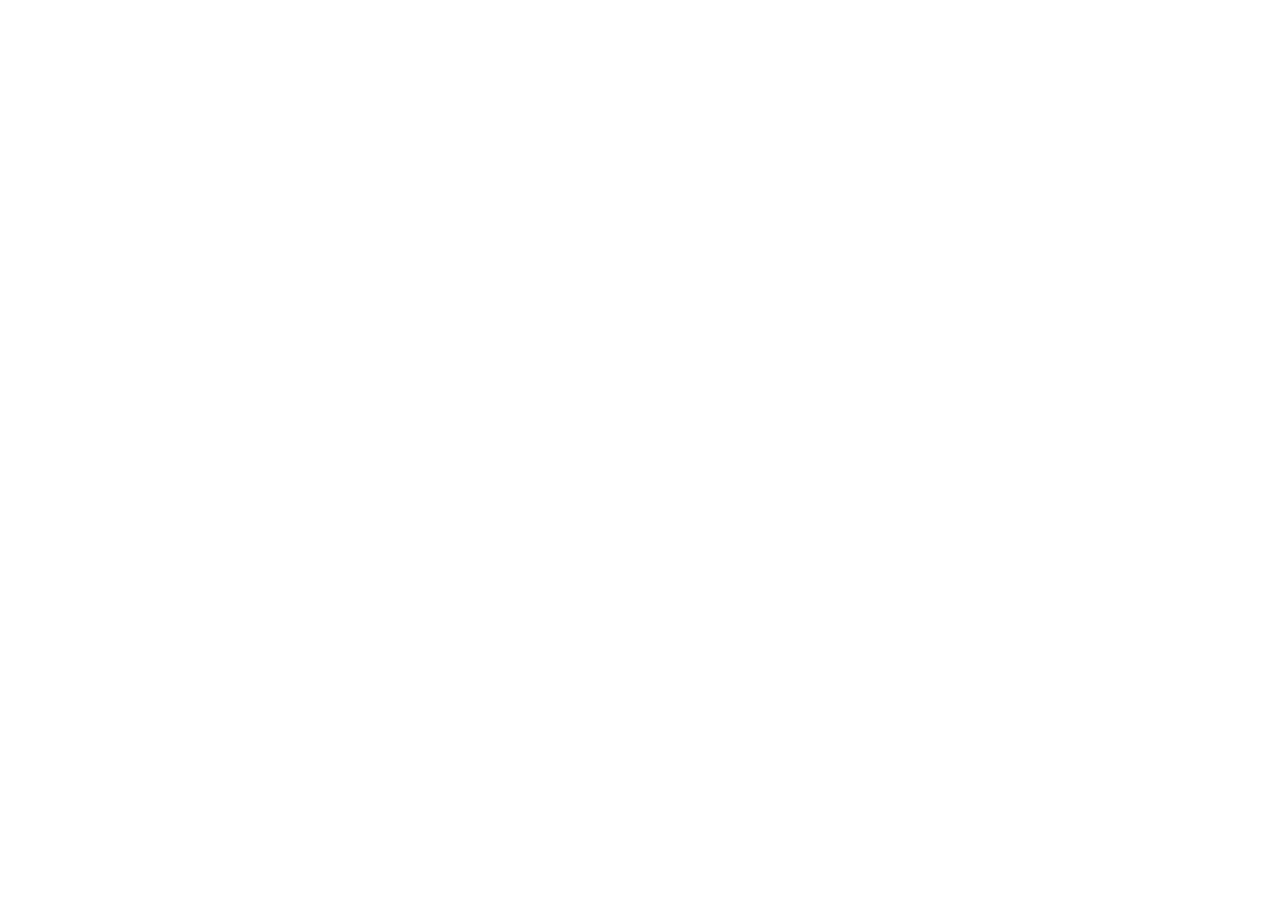
==== index.html @ 6a784dee "Update index.html" ====
<!DOCTYPE html>
<html>
<head>
  <title>Plutomars Racing</title>
  <style>
    body { margin:0; overflow:hidden; }
  </style>
</head>
<body>

<script src="https://cdn.jsdelivr.net/npm/three@0.158.0/build/three.min.js"></script>
<script src="https://cdn.jsdelivr.net/npm/three@0.158.0/examples/js/loaders/GLTFLoader.js"></script>

<script src="game.js"></script>

</body>
</html>
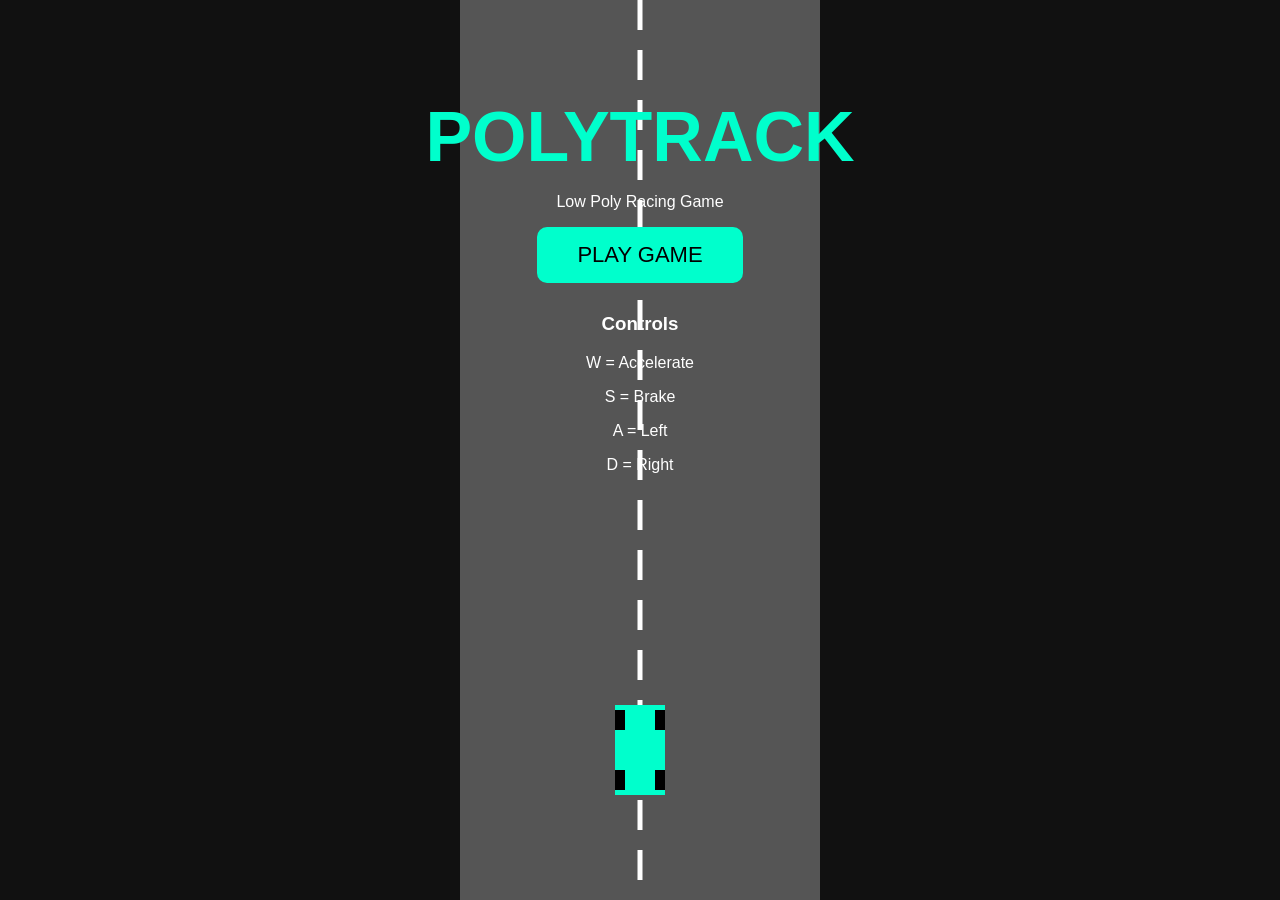
==== commit 1c6495aa: "Add files via upload" ====
--- a/index.html
+++ b/index.html
@@ -1,15 +1,29 @@
 <!DOCTYPE html>
-<html>
+<html lang="en">
 <head>
-  <title>Plutomars Racing</title>
-  <style>
-    body { margin:0; overflow:hidden; }
-  </style>
+  <meta charset="UTF-8">
+  <meta name="viewport" content="width=device-width, initial-scale=1.0">
+  <title>PolyTrack Racing</title>
+  <link rel="stylesheet" href="style.css">
 </head>
 <body>
 
-<script src="https://cdn.jsdelivr.net/npm/three@0.158.0/build/three.min.js"></script>
-<script src="https://cdn.jsdelivr.net/npm/three@0.158.0/examples/js/loaders/GLTFLoader.js"></script>
+<div id="menu">
+  <h1>POLYTRACK</h1>
+  <p>Low Poly Racing Game</p>
+
+  <button id="playBtn">PLAY GAME</button>
+
+  <div class="controls">
+    <h3>Controls</h3>
+    <p>W = Accelerate</p>
+    <p>S = Brake</p>
+    <p>A = Left</p>
+    <p>D = Right</p>
+  </div>
+</div>
+
+<canvas id="gameCanvas"></canvas>
 
 <script src="game.js"></script>
 
--- a/style.css
+++ b/style.css
@@ -0,0 +1,42 @@
+body {
+  margin: 0;
+  overflow: hidden;
+  background: #111;
+  color: white;
+  font-family: Arial, sans-serif;
+}
+
+#menu {
+  position: absolute;
+  z-index: 10;
+  width: 100%;
+  text-align: center;
+  top: 50px;
+}
+
+h1 {
+  font-size: 70px;
+  color: #00ffcc;
+  margin-bottom: 10px;
+}
+
+button {
+  padding: 15px 40px;
+  font-size: 22px;
+  border: none;
+  border-radius: 10px;
+  background: #00ffcc;
+  cursor: pointer;
+}
+
+button:hover {
+  background: #00ccaa;
+}
+
+.controls {
+  margin-top: 30px;
+}
+
+canvas {
+  display: block;
+}
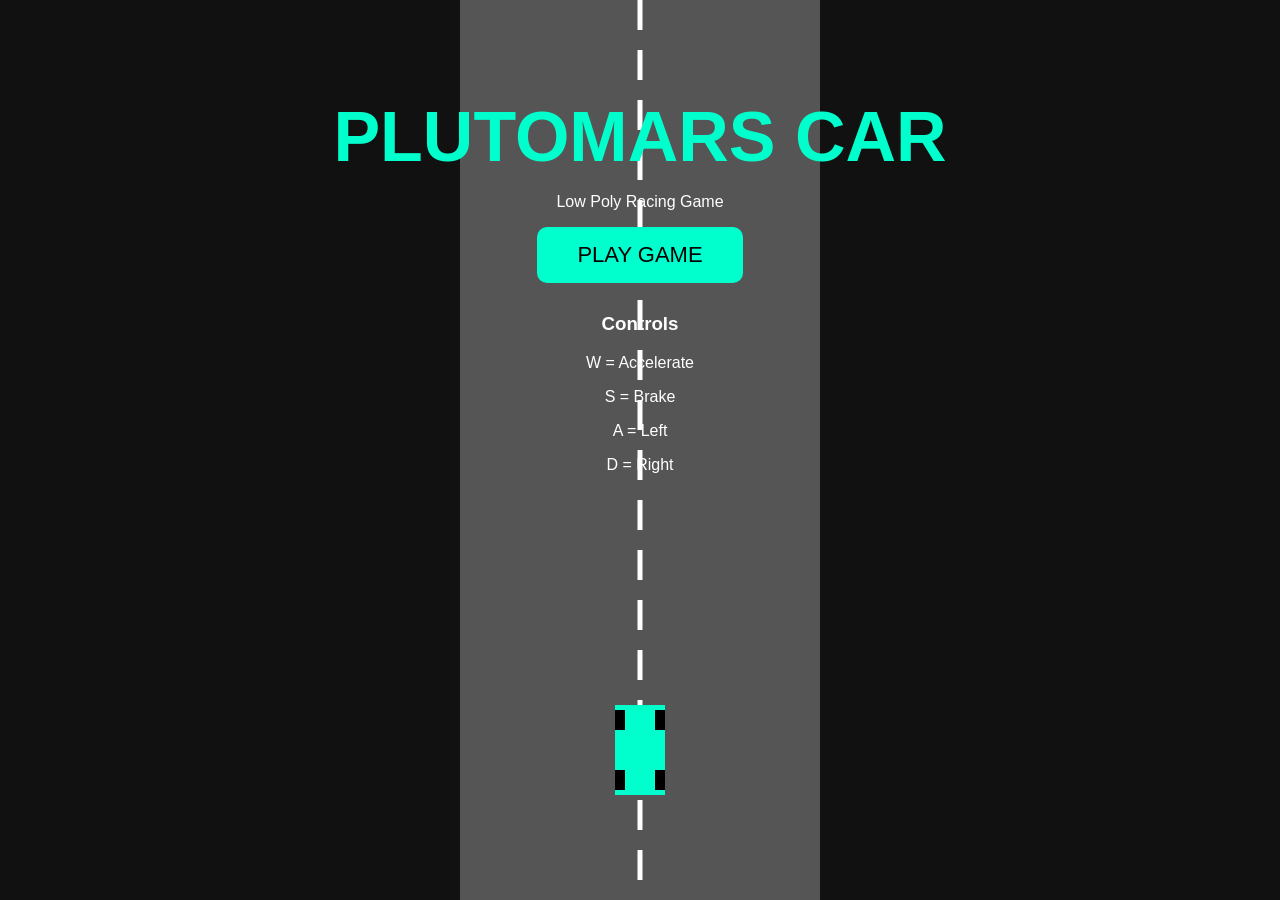
==== commit 50477810: "Update index.html" ====
--- a/index.html
+++ b/index.html
@@ -3,13 +3,13 @@
 <head>
   <meta charset="UTF-8">
   <meta name="viewport" content="width=device-width, initial-scale=1.0">
-  <title>PolyTrack Racing</title>
+  <title>PLUTOMARS Racing</title>
   <link rel="stylesheet" href="style.css">
 </head>
 <body>
 
 <div id="menu">
-  <h1>POLYTRACK</h1>
+  <h1>PLUTOMARS CAR</h1>
   <p>Low Poly Racing Game</p>
 
   <button id="playBtn">PLAY GAME</button>
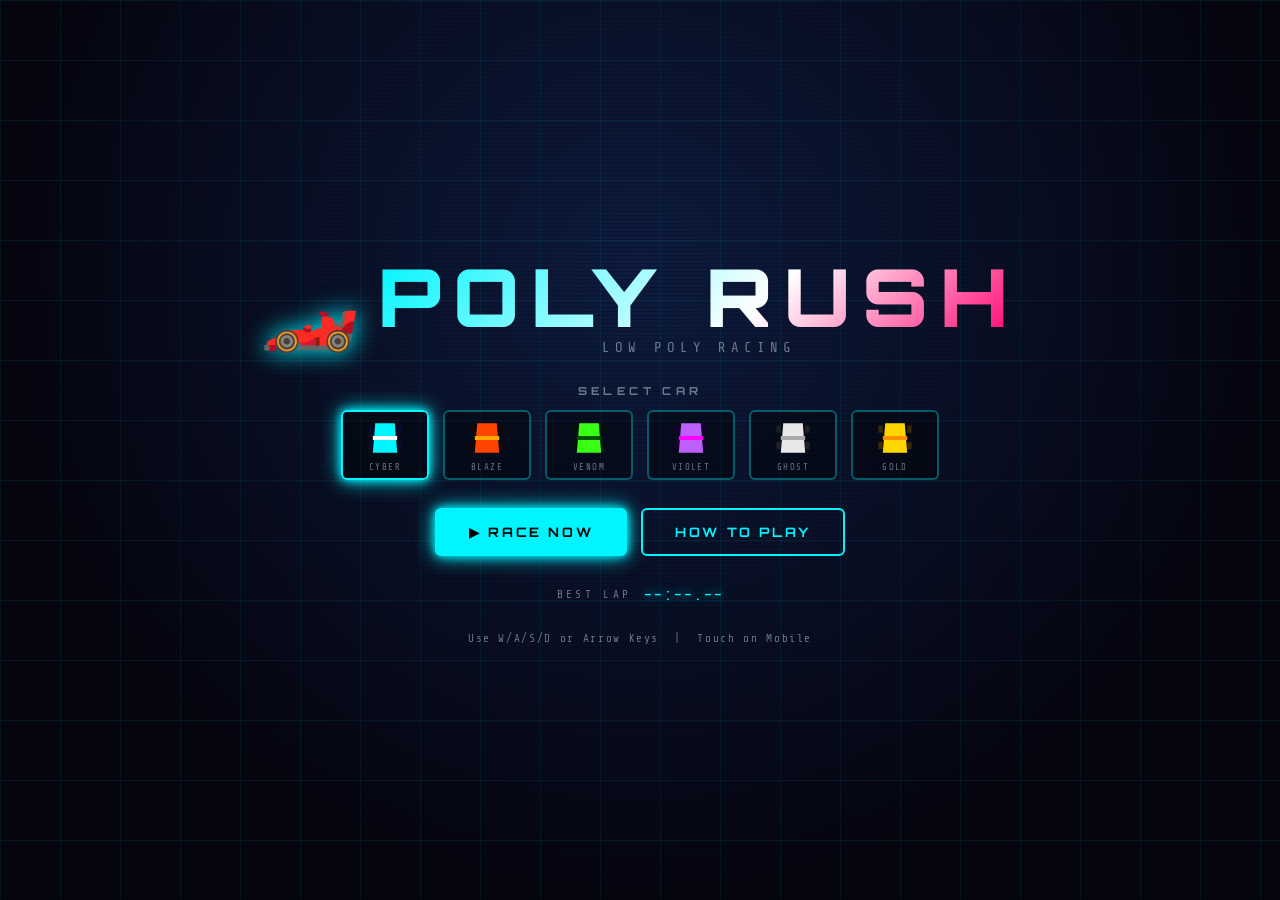
==== commit 3f62ace4: "Add files via upload" ====
--- a/index.html
+++ b/index.html
@@ -1,31 +1,205 @@
 <!DOCTYPE html>
 <html lang="en">
 <head>
-  <meta charset="UTF-8">
-  <meta name="viewport" content="width=device-width, initial-scale=1.0">
-  <title>PLUTOMARS Racing</title>
-  <link rel="stylesheet" href="style.css">
+  <meta charset="UTF-8" />
+  <meta name="viewport" content="width=device-width, initial-scale=1.0, user-scalable=no" />
+  <title>POLY RUSH</title>
+  <link rel="stylesheet" href="style.css" />
+
+  <!-- ═══════════════════════════════════════════
+       CUSTOMIZATION SECTION — change these values
+       ═══════════════════════════════════════════ -->
+  <script>
+    window.GAME_CONFIG = {
+      // ── Branding ──────────────────────────────
+      TITLE:          "POLY RUSH",
+      SUBTITLE:       "LOW POLY RACING",
+      LOGO_EMOJI:     "🏎️",
+
+      // ── Colors (CSS hex) ──────────────────────
+      COLOR_PRIMARY:  "#00f5ff",   // neon cyan
+      COLOR_ACCENT:   "#ff006e",   // neon pink
+      COLOR_ROAD:     "#1a1a2e",
+      COLOR_SKY_DAY:  "#87ceeb",
+      COLOR_SKY_NIGHT:"#0a0a1a",
+      COLOR_GRASS_DAY:"#2d5a1b",
+      COLOR_GRASS_NIGHT:"#0d1f0a",
+
+      // ── Car physics ───────────────────────────
+      MAX_SPEED:       18,         // units/frame (×0.1 = km/h display factor)
+      ACCELERATION:    0.35,
+      BRAKING:         0.55,
+      DRIFT_FACTOR:    0.88,       // 0 = full drift, 1 = grippy
+      BOOST_MULTIPLIER:1.8,
+      BOOST_DURATION:  120,        // frames
+
+      // ── World ─────────────────────────────────
+      ROAD_WIDTH:      320,        // px
+      SEGMENT_LENGTH:  200,        // px depth per segment
+      VISIBLE_SEGMENTS:150,
+      COIN_VALUE:      10,
+      OBSTACLE_FREQ:   0.08,       // 0–1 probability per segment
+      AI_CARS:         4,
+
+      // ── Lap ───────────────────────────────────
+      LAP_SEGMENTS:    300,        // segments per lap
+    };
+  </script>
 </head>
 <body>
 
-<div id="menu">
-  <h1>PLUTOMARS CAR</h1>
-  <p>Low Poly Racing Game</p>
-
-  <button id="playBtn">PLAY GAME</button>
-
-  <div class="controls">
-    <h3>Controls</h3>
-    <p>W = Accelerate</p>
-    <p>S = Brake</p>
-    <p>A = Left</p>
-    <p>D = Right</p>
-  </div>
-</div>
-
-<canvas id="gameCanvas"></canvas>
+<!-- ════════════════════════════
+     MAIN MENU
+════════════════════════════ -->
+<div id="menu-screen" class="screen active">
+  <div class="menu-bg"></div>
+  <div class="scanlines"></div>
+
+  <header class="menu-header">
+    <div class="logo-wrap">
+      <span class="logo-emoji" id="logo-emoji">🏎️</span>
+      <div>
+        <h1 class="game-title" id="game-title">POLY RUSH</h1>
+        <p class="game-subtitle" id="game-subtitle">LOW POLY RACING</p>
+      </div>
+    </div>
+  </header>
+
+  <!-- Car skin selector -->
+  <section class="skin-selector">
+    <h2 class="section-label">SELECT CAR</h2>
+    <div class="skin-grid" id="skin-grid">
+      <!-- Injected by JS -->
+    </div>
+  </section>
+
+  <div class="menu-actions">
+    <button class="btn btn-primary" id="btn-play">▶ RACE NOW</button>
+    <button class="btn btn-ghost" id="btn-howto">HOW TO PLAY</button>
+  </div>
+
+  <div class="best-time-display">
+    <span class="label">BEST LAP</span>
+    <span class="value" id="best-time-display">--:--.--</span>
+  </div>
+
+  <footer class="menu-footer">
+    Use W/A/S/D or Arrow Keys &nbsp;|&nbsp; Touch on Mobile
+  </footer>
+</div>
+
+<!-- ════════════════════════════
+     HOW TO PLAY MODAL
+════════════════════════════ -->
+<div id="howto-modal" class="modal hidden">
+  <div class="modal-box">
+    <h2>HOW TO PLAY</h2>
+    <div class="controls-grid">
+      <div class="ctrl-row"><kbd>W</kbd><span>Accelerate</span></div>
+      <div class="ctrl-row"><kbd>S</kbd><span>Brake / Reverse</span></div>
+      <div class="ctrl-row"><kbd>A</kbd><span>Steer Left</span></div>
+      <div class="ctrl-row"><kbd>D</kbd><span>Steer Right</span></div>
+      <div class="ctrl-row"><kbd>SHIFT</kbd><span>Boost</span></div>
+      <div class="ctrl-row"><kbd>C</kbd><span>Camera Toggle</span></div>
+    </div>
+    <ul class="tip-list">
+      <li>🪙 Collect coins for score bonus</li>
+      <li>⚡ Hit boost pads for speed burst</li>
+      <li>🚧 Avoid obstacles or lose speed</li>
+      <li>🌙 Day/Night cycle every 2 laps</li>
+      <li>🏁 Complete 3 laps to finish</li>
+    </ul>
+    <button class="btn btn-primary" id="btn-close-howto">CLOSE</button>
+  </div>
+</div>
+
+<!-- ════════════════════════════
+     GAME SCREEN
+════════════════════════════ -->
+<div id="game-screen" class="screen hidden">
+
+  <!-- Canvas -->
+  <canvas id="game-canvas"></canvas>
+
+  <!-- HUD -->
+  <div id="hud">
+    <div class="hud-top">
+      <div class="hud-block" id="hud-lap">
+        <span class="hud-label">LAP</span>
+        <span class="hud-value" id="lap-display">1/3</span>
+      </div>
+      <div class="hud-block hud-center" id="hud-timer">
+        <span class="hud-label">TIME</span>
+        <span class="hud-value" id="timer-display">00:00.00</span>
+      </div>
+      <div class="hud-block" id="hud-coins">
+        <span class="hud-label">COINS</span>
+        <span class="hud-value" id="coin-display">0</span>
+      </div>
+    </div>
+
+    <!-- Speedometer -->
+    <div id="speedometer">
+      <canvas id="speedo-canvas" width="130" height="130"></canvas>
+      <div id="speed-value">0</div>
+      <div id="speed-unit">KM/H</div>
+    </div>
+
+    <!-- Boost bar -->
+    <div id="boost-bar-wrap">
+      <div class="hud-label">BOOST</div>
+      <div id="boost-bar-track">
+        <div id="boost-bar-fill"></div>
+      </div>
+    </div>
+
+    <!-- Mini-map -->
+    <canvas id="minimap-canvas" width="120" height="120"></canvas>
+  </div>
+
+  <!-- Pause / race-message overlay -->
+  <div id="race-overlay" class="hidden">
+    <div id="race-message"></div>
+    <button class="btn btn-primary" id="btn-resume">RESUME</button>
+    <button class="btn btn-ghost" id="btn-menu-from-game">MENU</button>
+  </div>
+
+  <!-- Finish screen -->
+  <div id="finish-screen" class="hidden">
+    <h2 class="finish-title">RACE COMPLETE!</h2>
+    <div class="finish-stats">
+      <div class="stat-row"><span>BEST LAP</span><span id="finish-best-lap">--</span></div>
+      <div class="stat-row"><span>TOTAL TIME</span><span id="finish-total">--</span></div>
+      <div class="stat-row"><span>COINS</span><span id="finish-coins">--</span></div>
+      <div class="stat-row"><span>SCORE</span><span id="finish-score">--</span></div>
+    </div>
+    <button class="btn btn-primary" id="btn-restart">🔄 RESTART</button>
+    <button class="btn btn-ghost" id="btn-back-menu">MENU</button>
+  </div>
+
+  <!-- Top-right pause button -->
+  <button id="btn-pause">⏸</button>
+</div>
+
+<!-- ════════════════════════════
+     MOBILE TOUCH CONTROLS
+════════════════════════════ -->
+<div id="touch-controls" class="hidden">
+  <div class="touch-left">
+    <button class="touch-btn" id="touch-left">◀</button>
+  </div>
+  <div class="touch-center">
+    <button class="touch-btn touch-up" id="touch-up">▲</button>
+    <button class="touch-btn touch-down" id="touch-down">▼</button>
+  </div>
+  <div class="touch-right">
+    <button class="touch-btn" id="touch-right">▶</button>
+  </div>
+  <div class="touch-extra">
+    <button class="touch-btn touch-boost" id="touch-boost">⚡</button>
+  </div>
+</div>
 
 <script src="game.js"></script>
-
 </body>
 </html>
--- a/style.css
+++ b/style.css
@@ -1,42 +1,534 @@
-body {
-  margin: 0;
+/* ═══════════════════════════════════════════════════════
+   POLY RUSH  —  style.css
+   Retro-futuristic neon aesthetic
+═══════════════════════════════════════════════════════ */
+
+/* ── Google Font ── */
+@import url('https://fonts.googleapis.com/css2?family=Orbitron:wght@400;700;900&family=Share+Tech+Mono&display=swap');
+
+/* ── CSS Variables (mirrors GAME_CONFIG colors) ── */
+:root {
+  --primary:   #00f5ff;
+  --accent:    #ff006e;
+  --surface:   rgba(10, 10, 30, 0.92);
+  --border:    rgba(0, 245, 255, 0.35);
+  --text:      #e0f7ff;
+  --dim:       rgba(224, 247, 255, 0.45);
+  --glow:      0 0 8px var(--primary), 0 0 20px var(--primary);
+  --glow-acc:  0 0 8px var(--accent),  0 0 20px var(--accent);
+  --font-main: 'Orbitron', sans-serif;
+  --font-mono: 'Share Tech Mono', monospace;
+  --radius:    6px;
+}
+
+/* ── Reset ── */
+*, *::before, *::after { box-sizing: border-box; margin: 0; padding: 0; }
+html, body {
+  width: 100%; height: 100%;
   overflow: hidden;
-  background: #111;
-  color: white;
-  font-family: Arial, sans-serif;
-}
-
-#menu {
+  background: #000;
+  font-family: var(--font-main);
+  color: var(--text);
+  -webkit-tap-highlight-color: transparent;
+  user-select: none;
+}
+
+/* ════════════════════════════════════════
+   SCREENS
+════════════════════════════════════════ */
+.screen {
+  position: fixed; inset: 0;
+  display: flex; flex-direction: column;
+  align-items: center; justify-content: center;
+}
+.screen.hidden  { display: none; }
+.screen.active  { display: flex; }
+
+/* ════════════════════════════════════════
+   MAIN MENU
+════════════════════════════════════════ */
+#menu-screen {
+  background: radial-gradient(ellipse at 50% 30%, #0d1b3e 0%, #050510 70%);
+  gap: 28px;
+  padding: 24px;
+  overflow: hidden;
+}
+
+/* animated grid background */
+.menu-bg {
+  position: absolute; inset: 0;
+  background-image:
+    linear-gradient(rgba(0,245,255,.07) 1px, transparent 1px),
+    linear-gradient(90deg, rgba(0,245,255,.07) 1px, transparent 1px);
+  background-size: 60px 60px;
+  animation: bgscroll 12s linear infinite;
+  pointer-events: none;
+}
+@keyframes bgscroll {
+  to { background-position: 0 60px; }
+}
+
+/* scanline overlay */
+.scanlines {
+  position: absolute; inset: 0;
+  background: repeating-linear-gradient(
+    to bottom,
+    transparent 0px,
+    transparent 3px,
+    rgba(0,0,0,.18) 3px,
+    rgba(0,0,0,.18) 4px
+  );
+  pointer-events: none;
+  z-index: 1;
+}
+
+/* ── Logo / Header ── */
+.menu-header { position: relative; z-index: 2; text-align: center; }
+.logo-wrap {
+  display: flex; align-items: center; gap: 18px;
+  justify-content: center;
+}
+.logo-emoji {
+  font-size: clamp(48px, 8vw, 80px);
+  animation: float 3s ease-in-out infinite;
+  filter: drop-shadow(0 0 12px var(--primary));
+}
+@keyframes float {
+  0%,100% { transform: translateY(0) rotate(-3deg); }
+  50%      { transform: translateY(-8px) rotate(3deg); }
+}
+.game-title {
+  font-size: clamp(36px, 7vw, 80px);
+  font-weight: 900;
+  letter-spacing: 0.15em;
+  background: linear-gradient(135deg, var(--primary), #fff 60%, var(--accent));
+  -webkit-background-clip: text;
+  -webkit-text-fill-color: transparent;
+  text-shadow: none;
+  line-height: 1;
+}
+.game-subtitle {
+  font-family: var(--font-mono);
+  font-size: clamp(10px, 2vw, 14px);
+  color: var(--dim);
+  letter-spacing: 0.35em;
+  margin-top: 4px;
+}
+
+/* ── Skin Selector ── */
+.skin-selector { position: relative; z-index: 2; text-align: center; width: 100%; max-width: 600px; }
+.section-label {
+  font-size: 11px;
+  letter-spacing: 0.4em;
+  color: var(--dim);
+  margin-bottom: 12px;
+}
+.skin-grid {
+  display: flex;
+  gap: 14px;
+  justify-content: center;
+  flex-wrap: wrap;
+}
+.skin-card {
+  width: 88px; height: 70px;
+  border: 2px solid var(--border);
+  border-radius: var(--radius);
+  display: flex; flex-direction: column;
+  align-items: center; justify-content: center;
+  cursor: pointer;
+  transition: border-color .2s, transform .15s, box-shadow .2s;
+  background: rgba(0,0,0,.4);
+  gap: 4px;
+}
+.skin-card:hover  { border-color: var(--primary); transform: translateY(-3px); }
+.skin-card.active { border-color: var(--primary); box-shadow: var(--glow); }
+.skin-canvas { border-radius: 3px; }
+.skin-name {
+  font-size: 9px;
+  letter-spacing: .15em;
+  color: var(--dim);
+  font-family: var(--font-mono);
+}
+
+/* ── Buttons ── */
+.menu-actions {
+  position: relative; z-index: 2;
+  display: flex; gap: 14px; flex-wrap: wrap; justify-content: center;
+}
+.btn {
+  font-family: var(--font-main);
+  font-size: 13px;
+  font-weight: 700;
+  letter-spacing: 0.2em;
+  padding: 14px 32px;
+  border: 2px solid var(--primary);
+  border-radius: var(--radius);
+  cursor: pointer;
+  transition: all .18s;
+  text-transform: uppercase;
+}
+.btn-primary {
+  background: var(--primary);
+  color: #000;
+  box-shadow: var(--glow);
+}
+.btn-primary:hover {
+  background: #fff;
+  border-color: #fff;
+  box-shadow: 0 0 20px #fff, 0 0 40px var(--primary);
+  transform: translateY(-2px);
+}
+.btn-ghost {
+  background: transparent;
+  color: var(--primary);
+}
+.btn-ghost:hover {
+  background: rgba(0,245,255,.1);
+  transform: translateY(-2px);
+}
+
+/* ── Best time ── */
+.best-time-display {
+  position: relative; z-index: 2;
+  display: flex; gap: 12px; align-items: center;
+  font-family: var(--font-mono);
+}
+.best-time-display .label { color: var(--dim); font-size: 11px; letter-spacing: .3em; }
+.best-time-display .value { color: var(--primary); font-size: 18px; text-shadow: var(--glow); }
+
+.menu-footer {
+  position: relative; z-index: 2;
+  font-family: var(--font-mono);
+  font-size: 11px;
+  color: var(--dim);
+  letter-spacing: .15em;
+}
+
+/* ════════════════════════════════════════
+   MODAL
+════════════════════════════════════════ */
+.modal {
+  position: fixed; inset: 0;
+  background: rgba(0,0,0,.75);
+  backdrop-filter: blur(6px);
+  display: flex; align-items: center; justify-content: center;
+  z-index: 100;
+}
+.modal.hidden { display: none; }
+.modal-box {
+  background: var(--surface);
+  border: 2px solid var(--border);
+  border-radius: 12px;
+  padding: 36px;
+  max-width: 420px;
+  width: 90%;
+  box-shadow: var(--glow);
+  display: flex; flex-direction: column; gap: 20px;
+}
+.modal-box h2 {
+  text-align: center;
+  font-size: 20px;
+  letter-spacing: .25em;
+  color: var(--primary);
+  text-shadow: var(--glow);
+}
+.controls-grid { display: flex; flex-direction: column; gap: 8px; }
+.ctrl-row {
+  display: flex; align-items: center; gap: 12px;
+  font-family: var(--font-mono);
+  font-size: 13px;
+}
+kbd {
+  display: inline-flex; align-items: center; justify-content: center;
+  min-width: 48px; height: 28px;
+  padding: 0 8px;
+  background: rgba(0,245,255,.12);
+  border: 1px solid var(--border);
+  border-radius: 4px;
+  font-family: var(--font-mono);
+  font-size: 11px;
+  color: var(--primary);
+}
+.tip-list {
+  list-style: none;
+  display: flex; flex-direction: column; gap: 6px;
+  font-family: var(--font-mono);
+  font-size: 12px;
+  color: var(--dim);
+}
+
+/* ════════════════════════════════════════
+   GAME SCREEN
+════════════════════════════════════════ */
+#game-screen { background: #000; }
+#game-canvas  { position: absolute; inset: 0; width: 100%; height: 100%; display: block; }
+
+/* ── HUD ── */
+#hud {
+  position: absolute; inset: 0;
+  pointer-events: none;
+  z-index: 10;
+}
+.hud-top {
+  position: absolute; top: 0; left: 0; right: 0;
+  display: flex; align-items: flex-start; justify-content: space-between;
+  padding: 14px 18px;
+  gap: 10px;
+}
+.hud-block {
+  background: var(--surface);
+  border: 1px solid var(--border);
+  border-radius: var(--radius);
+  padding: 8px 18px;
+  display: flex; flex-direction: column; align-items: center;
+  min-width: 90px;
+  backdrop-filter: blur(8px);
+}
+.hud-center { min-width: 140px; }
+.hud-label {
+  font-size: 9px;
+  letter-spacing: .35em;
+  color: var(--dim);
+  font-family: var(--font-mono);
+}
+.hud-value {
+  font-size: 22px;
+  font-weight: 700;
+  color: var(--primary);
+  text-shadow: var(--glow);
+  font-family: var(--font-mono);
+  line-height: 1.1;
+}
+
+/* ── Speedometer ── */
+#speedometer {
   position: absolute;
-  z-index: 10;
+  bottom: 20px; right: 20px;
+  width: 130px; height: 130px;
+  display: flex; align-items: center; justify-content: center;
+}
+#speedo-canvas { position: absolute; inset: 0; }
+#speed-value {
+  position: relative;
+  font-size: 28px;
+  font-weight: 900;
+  color: var(--primary);
+  text-shadow: var(--glow);
+  font-family: var(--font-mono);
+  line-height: 1;
+  margin-top: 8px;
+}
+#speed-unit {
+  position: absolute;
+  bottom: 24px;
+  font-size: 9px;
+  letter-spacing: .3em;
+  color: var(--dim);
+  font-family: var(--font-mono);
+}
+
+/* ── Boost bar ── */
+#boost-bar-wrap {
+  position: absolute;
+  bottom: 28px; right: 162px;
+  width: 22px; height: 110px;
+  display: flex; flex-direction: column; align-items: center; gap: 6px;
+}
+#boost-bar-wrap .hud-label { writing-mode: vertical-lr; letter-spacing: .2em; font-size: 8px; }
+#boost-bar-track {
+  flex: 1; width: 100%;
+  background: rgba(255,255,255,.1);
+  border: 1px solid var(--border);
+  border-radius: 4px;
+  overflow: hidden;
+  display: flex; align-items: flex-end;
+}
+#boost-bar-fill {
   width: 100%;
-  text-align: center;
-  top: 50px;
-}
-
-h1 {
-  font-size: 70px;
-  color: #00ffcc;
-  margin-bottom: 10px;
-}
-
-button {
-  padding: 15px 40px;
+  height: 100%;
+  background: linear-gradient(to top, var(--accent), var(--primary));
+  box-shadow: var(--glow-acc);
+  transition: height .08s;
+  transform-origin: bottom;
+}
+
+/* ── Mini-map ── */
+#minimap-canvas {
+  position: absolute;
+  bottom: 20px; left: 20px;
+  border: 1px solid var(--border);
+  border-radius: 50%;
+  background: rgba(0,0,0,.6);
+  backdrop-filter: blur(4px);
+}
+
+/* ── Pause button ── */
+#btn-pause {
+  position: absolute;
+  top: 14px; right: 14px;
+  background: var(--surface);
+  border: 1px solid var(--border);
+  color: var(--primary);
+  font-size: 20px;
+  width: 42px; height: 42px;
+  border-radius: 50%;
+  cursor: pointer;
+  z-index: 20;
+  display: flex; align-items: center; justify-content: center;
+  transition: box-shadow .15s;
+}
+#btn-pause:hover { box-shadow: var(--glow); }
+
+/* ── Race overlay (pause) ── */
+#race-overlay, #finish-screen {
+  position: absolute; inset: 0;
+  display: flex; flex-direction: column;
+  align-items: center; justify-content: center;
+  gap: 18px;
+  background: rgba(0,0,0,.7);
+  backdrop-filter: blur(10px);
+  z-index: 30;
+}
+#race-overlay.hidden, #finish-screen.hidden { display: none; }
+#race-message {
+  font-size: clamp(28px, 5vw, 52px);
+  font-weight: 900;
+  letter-spacing: .2em;
+  color: var(--primary);
+  text-shadow: var(--glow);
+  animation: pulse 1.2s ease-in-out infinite;
+}
+@keyframes pulse {
+  0%,100% { opacity: 1; }
+  50%      { opacity: .6; }
+}
+
+/* ── Finish screen ── */
+.finish-title {
+  font-size: clamp(28px, 5vw, 52px);
+  font-weight: 900;
+  letter-spacing: .2em;
+  background: linear-gradient(135deg, var(--primary), var(--accent));
+  -webkit-background-clip: text;
+  -webkit-text-fill-color: transparent;
+}
+.finish-stats {
+  background: var(--surface);
+  border: 1px solid var(--border);
+  border-radius: var(--radius);
+  padding: 20px 36px;
+  display: flex; flex-direction: column; gap: 10px;
+  min-width: 280px;
+}
+.stat-row {
+  display: flex; justify-content: space-between; gap: 20px;
+  font-family: var(--font-mono);
+  font-size: 14px;
+}
+.stat-row span:first-child { color: var(--dim); }
+.stat-row span:last-child  { color: var(--primary); text-shadow: var(--glow); }
+
+/* ════════════════════════════════════════
+   TOUCH CONTROLS
+════════════════════════════════════════ */
+#touch-controls {
+  position: fixed;
+  bottom: 0; left: 0; right: 0;
+  height: 160px;
+  display: flex;
+  align-items: center;
+  justify-content: space-between;
+  padding: 0 16px 16px;
+  pointer-events: none;
+  z-index: 50;
+}
+#touch-controls.hidden { display: none; }
+.touch-left, .touch-right, .touch-center, .touch-extra {
+  display: flex;
+  align-items: center;
+  justify-content: center;
+  pointer-events: all;
+}
+.touch-center { flex-direction: column; gap: 6px; }
+.touch-btn {
+  width: 64px; height: 64px;
+  border-radius: 50%;
+  border: 2px solid var(--border);
+  background: rgba(0,0,0,.55);
+  color: var(--primary);
   font-size: 22px;
-  border: none;
-  border-radius: 10px;
-  background: #00ffcc;
+  display: flex; align-items: center; justify-content: center;
   cursor: pointer;
-}
-
-button:hover {
-  background: #00ccaa;
-}
-
-.controls {
-  margin-top: 30px;
-}
-
-canvas {
-  display: block;
-}
+  -webkit-tap-highlight-color: transparent;
+  backdrop-filter: blur(4px);
+  transition: background .1s, box-shadow .1s;
+  active: none;
+}
+.touch-btn:active { background: rgba(0,245,255,.25); box-shadow: var(--glow); }
+.touch-boost { border-color: var(--accent); color: var(--accent); font-size: 26px; }
+.touch-boost:active { background: rgba(255,0,110,.25); box-shadow: var(--glow-acc); }
+.touch-up, .touch-down { width: 56px; height: 56px; font-size: 18px; }
+
+/* ════════════════════════════════════════
+   UTILITY
+════════════════════════════════════════ */
+
+/* countdown flash */
+.countdown-flash {
+  position: fixed; inset: 0;
+  display: flex; align-items: center; justify-content: center;
+  font-size: 20vw;
+  font-weight: 900;
+  color: var(--primary);
+  text-shadow: var(--glow);
+  pointer-events: none;
+  animation: flashfade .8s ease-out forwards;
+  z-index: 200;
+}
+@keyframes flashfade {
+  0%   { opacity: 1; transform: scale(1.3); }
+  100% { opacity: 0; transform: scale(0.7); }
+}
+
+/* coin pickup pop */
+.coin-pop {
+  position: fixed;
+  font-family: var(--font-mono);
+  font-size: 18px;
+  color: #ffd700;
+  text-shadow: 0 0 8px #ffd700;
+  pointer-events: none;
+  animation: coinpop .7s ease-out forwards;
+  z-index: 150;
+}
+@keyframes coinpop {
+  0%   { opacity: 1; transform: translateY(0); }
+  100% { opacity: 0; transform: translateY(-40px); }
+}
+
+/* speed boost flash */
+.boost-flash {
+  position: fixed; inset: 0;
+  background: radial-gradient(ellipse at center, rgba(0,245,255,.18) 0%, transparent 70%);
+  pointer-events: none;
+  animation: boostfade .5s ease-out forwards;
+  z-index: 90;
+}
+@keyframes boostfade {
+  0%   { opacity: 1; }
+  100% { opacity: 0; }
+}
+
+/* ── Responsive ── */
+@media (max-width: 600px) {
+  .hud-value  { font-size: 16px; }
+  .hud-block  { padding: 6px 12px; min-width: 70px; }
+  #speedometer { width: 100px; height: 100px; bottom: 170px; }
+  #speedo-canvas { width: 100px; height: 100px; }
+  #speed-value   { font-size: 22px; }
+  #minimap-canvas { bottom: 170px; width: 90px; height: 90px; }
+  #boost-bar-wrap { bottom: 180px; right: 130px; height: 90px; }
+}
+@media (min-width: 601px) {
+  #touch-controls { display: none !important; }
+}
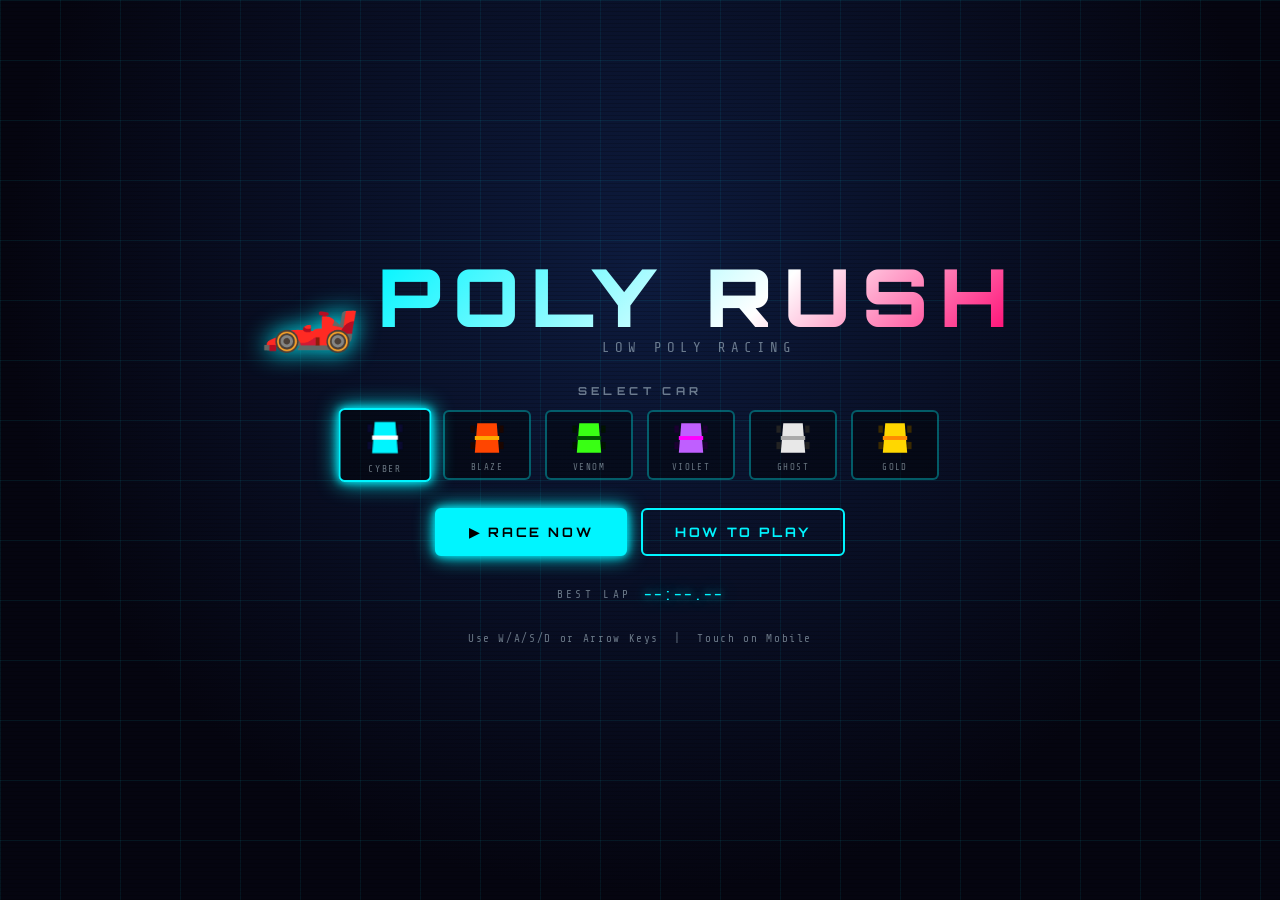
==== commit beb35fc3: "Add files via upload" ====
--- a/index.html
+++ b/index.html
@@ -43,6 +43,14 @@
 
       // ── Lap ───────────────────────────────────
       LAP_SEGMENTS:    300,        // segments per lap
+
+      DRIFT_SCORE_MULTIPLIER: 3,
+      NEAR_MISS_BONUS: 200,
+      MAX_NITRO: 100,
+      TRAFFIC_INTENSITY: 1,
+      WEATHER_ENABLED: true,
+      ENDLESS_MODE: true,
+
     };
   </script>
 </head>
@@ -132,6 +140,12 @@
         <span class="hud-label">TIME</span>
         <span class="hud-value" id="timer-display">00:00.00</span>
       </div>
+      
+      <div class="hud-block" id="hud-combo">
+        <span class="hud-label">COMBO</span>
+        <span class="hud-value" id="combo-display">x0</span>
+      </div>
+
       <div class="hud-block" id="hud-coins">
         <span class="hud-label">COINS</span>
         <span class="hud-value" id="coin-display">0</span>
@@ -172,6 +186,10 @@
       <div class="stat-row"><span>TOTAL TIME</span><span id="finish-total">--</span></div>
       <div class="stat-row"><span>COINS</span><span id="finish-coins">--</span></div>
       <div class="stat-row"><span>SCORE</span><span id="finish-score">--</span></div>
+
+      <div class="stat-row"><span>BEST COMBO</span><span id="finish-combo">--</span></div>
+      <div class="stat-row"><span>MEDAL</span><span id="finish-medal">--</span></div>
+
     </div>
     <button class="btn btn-primary" id="btn-restart">🔄 RESTART</button>
     <button class="btn btn-ghost" id="btn-back-menu">MENU</button>
--- a/style.css
+++ b/style.css
@@ -532,3 +532,18 @@
 @media (min-width: 601px) {
   #touch-controls { display: none !important; }
 }
+
+
+.locked {
+  opacity: 0.4;
+  filter: grayscale(1);
+}
+
+.skin-card.active {
+  transform: scale(1.06);
+}
+
+#combo-display {
+  color: #ffcc00;
+  text-shadow: 0 0 12px #ffcc00;
+}
